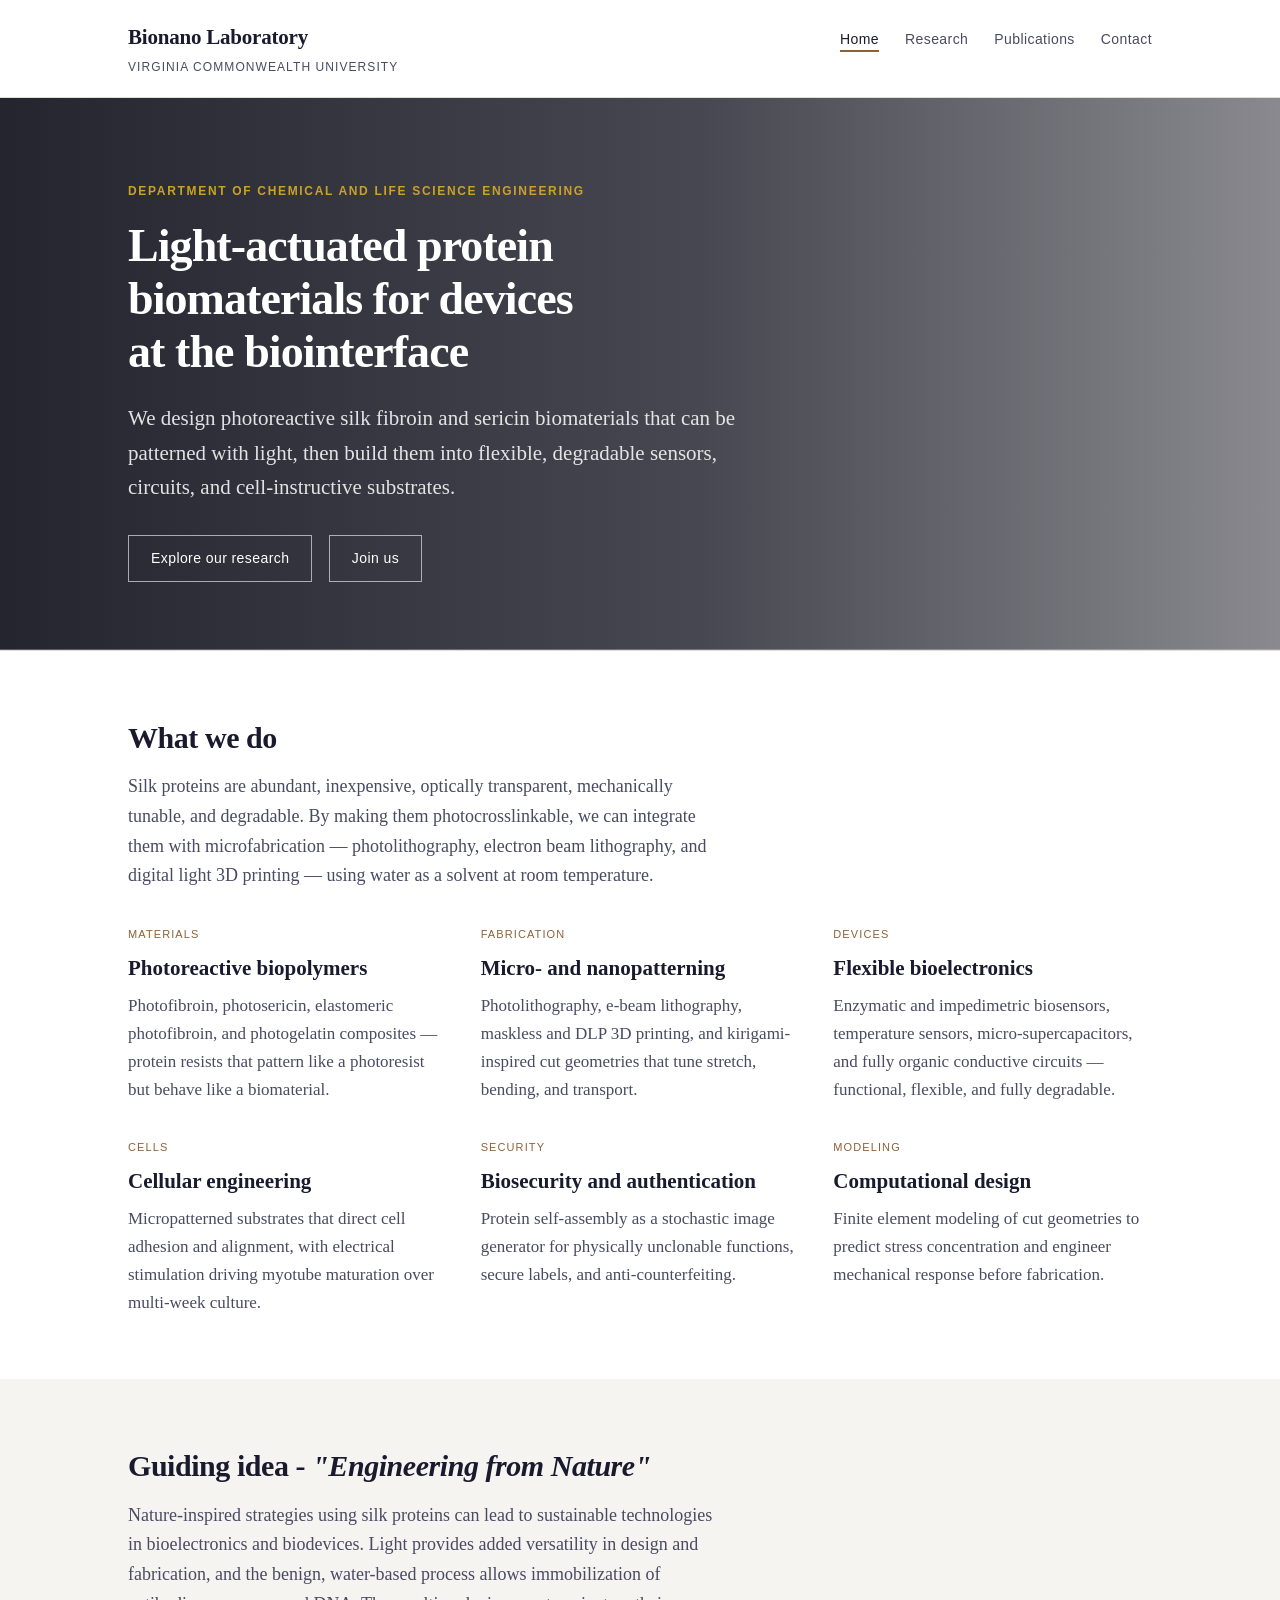
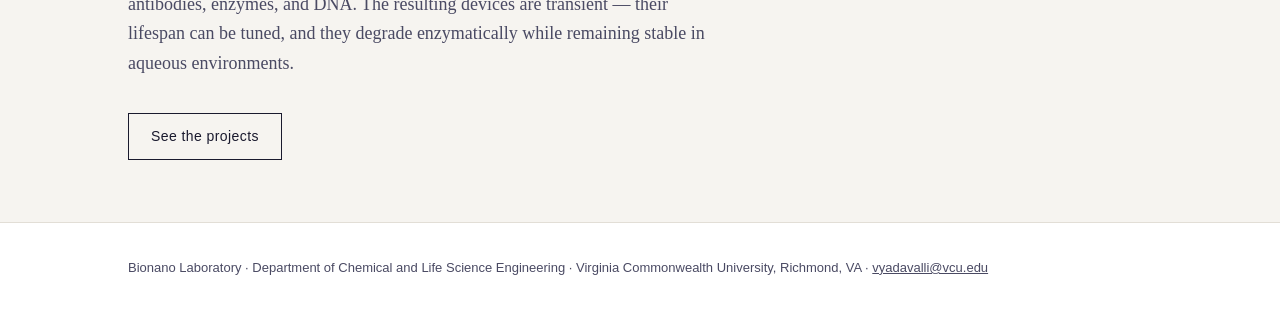
==== index.html @ d09540a4 "Add files via upload" ====
<!DOCTYPE html>
<html lang="en">
<head>
<meta charset="utf-8">
<meta name="viewport" content="width=device-width, initial-scale=1">
<title>Bionano Laboratory &mdash; Virginia Commonwealth University</title>
<meta name="description" content="The Bionano Laboratory at Virginia Commonwealth University develops light-responsive silk protein biomaterials for flexible bioelectronics, biosensors, and cellular engineering.">
<link rel="stylesheet" href="style.css">
</head>
<body>

<header class="site">
  <div class="wrap">
    <a class="brand" href="index.html">Bionano Laboratory<span>Virginia Commonwealth University</span></a>
    <nav>
      <ul>
        <li><a class="active" href="index.html">Home</a></li>
        <li><a href="research.html">Research</a></li>
        <li><a href="publications.html">Publications</a></li>
        <li><a href="contact.html">Contact</a></li>
      </ul>
    </nav>
  </div>
</header>

<div class="hero photo dark" style="--hero-image: url('images/self-assembly-nano.jpg')">
  <div class="wrap">
    <p class="kicker">Department of Chemical and Life Science Engineering</p>
    <h1>Light-actuated protein biomaterials for devices at the biointerface</h1>
    <p class="lede">We design photoreactive silk fibroin and sericin biomaterials that can be patterned with light, then build them into flexible, degradable sensors, circuits, and cell-instructive substrates.</p>
    <a class="btn" href="research.html">Explore our research</a>
    <a class="btn" href="contact.html">Join us</a>
  </div>
</div>

<section>
  <div class="wrap">
    <h2>What we do</h2>
    <p class="sub">Silk proteins are abundant, inexpensive, optically transparent, mechanically tunable, and degradable. By making them photocrosslinkable, we can integrate them with microfabrication &mdash; photolithography, electron beam lithography, and digital light 3D printing &mdash; using water as a solvent at room temperature.</p>
    <div class="grid">
      <div class="card">
<!--        <img src="images/flexible-film.jpg" alt="A thin, flexible silk protein film held with tweezers">  -->
        <span class="tag">Materials</span>
        <h3>Photoreactive biopolymers</h3>
        <p>Photofibroin, photosericin, elastomeric photofibroin, and photogelatin composites &mdash; protein resists that pattern like a photoresist but behave like a biomaterial.</p>
      </div>
      <div class="card">
<!--        <img src="images/process-schematic.jpg" alt="Schematic of spin coating, UV exposure, and development to form conductive micropatterns"> -->
        <span class="tag">Fabrication</span>
        <h3>Micro- and nanopatterning</h3>
        <p>Photolithography, e-beam lithography, maskless and DLP 3D printing, and kirigami-inspired cut geometries that tune stretch, bending, and transport.</p>
      </div>
      <div class="card">
<!--        <img src="images/skin-device.jpg" alt="A thin flexible device conforming to skin on a fingertip">	-->
        <span class="tag">Devices</span>
        <h3>Flexible bioelectronics</h3>
        <p>Enzymatic and impedimetric biosensors, temperature sensors, micro-supercapacitors, and fully organic conductive circuits &mdash; functional, flexible, and fully degradable.</p>
      </div>
      <div class="card">
<!--        <img src="images/cells-aligned.jpg" alt="Fluorescence micrograph of cells aligned along printed parallel patterns">		-->
        <span class="tag">Cells</span>
        <h3>Cellular engineering</h3>
        <p>Micropatterned substrates that direct cell adhesion and alignment, with electrical stimulation driving myotube maturation over multi-week culture.</p>
      </div>
      <div class="card">
<!--        <img src="images/security-label.jpg" alt="A printed security label showing a dendritic protein self-assembly pattern inside fiduciary markers">	-->
        <span class="tag">Security</span>
        <h3>Biosecurity and authentication</h3>
        <p>Protein self-assembly as a stochastic image generator for physically unclonable functions, secure labels, and anti-counterfeiting.</p>
      </div>
      <div class="card">
<!--        <img src="images/afm-topography.jpg" alt="Three-dimensional surface topography map of a patterned protein film">	-->
        <span class="tag">Modeling</span>
        <h3>Computational design</h3>
        <p>Finite element modeling of cut geometries to predict stress concentration and engineer mechanical response before fabrication.</p>
      </div>
    </div>
  </div>
</section>

<section class="tint">
  <div class="wrap">
    <h2>Guiding idea - <i>"Engineering from Nature" </i></h2>
    <p class="sub">Nature-inspired strategies using silk proteins can lead to sustainable technologies in bioelectronics and biodevices. Light provides added versatility in design and fabrication, and the benign, water-based process allows immobilization of antibodies, enzymes, and DNA. The resulting devices are transient &mdash; their lifespan can be tuned, and they degrade enzymatically while remaining stable in aqueous environments.</p>
    <a class="btn" href="research.html">See the projects</a>
  </div>
</section>

<footer class="site">
  <div class="wrap">
    Bionano Laboratory &middot; Department of Chemical and Life Science Engineering &middot; Virginia Commonwealth University, Richmond, VA &middot;
    <a href="mailto:vyadavalli@vcu.edu">vyadavalli@vcu.edu</a>
  </div>
</footer>

</body>
</html>
---- style.css ----
:root {
  --ink: #1a1a2e;
  --ink-soft: #4a4a63;
  --paper: #ffffff;
  --paper-tint: #f6f4f0;
  --accent: #8c6239;
  --accent-light: #c9a227;
  --rule: #e2ded6;
  --max: 1080px;
}

* { box-sizing: border-box; }

html { scroll-behavior: smooth; }

body {
  margin: 0;
  font-family: "Charter", "Georgia", "Cambria", serif;
  font-size: 18px;
  line-height: 1.65;
  color: var(--ink);
  background: var(--paper);
  -webkit-font-smoothing: antialiased;
}

.wrap {
  max-width: var(--max);
  margin: 0 auto;
  padding: 0 28px;
}

/* ---------- Header / nav ---------- */

header.site {
  border-bottom: 1px solid var(--rule);
  background: var(--paper);
  position: sticky;
  top: 0;
  z-index: 10;
}

header.site .wrap {
  display: flex;
  align-items: baseline;
  justify-content: space-between;
  flex-wrap: wrap;
  gap: 12px;
  padding-top: 20px;
  padding-bottom: 20px;
}

.brand {
  font-size: 21px;
  font-weight: 700;
  letter-spacing: -0.01em;
  color: var(--ink);
  text-decoration: none;
}

.brand span {
  display: block;
  font-family: "Helvetica Neue", Arial, sans-serif;
  font-size: 12px;
  font-weight: 500;
  letter-spacing: 0.09em;
  text-transform: uppercase;
  color: var(--ink-soft);
  margin-top: 3px;
}

nav ul {
  list-style: none;
  display: flex;
  gap: 26px;
  margin: 0;
  padding: 0;
  font-family: "Helvetica Neue", Arial, sans-serif;
  font-size: 14px;
  letter-spacing: 0.03em;
}

nav a {
  color: var(--ink-soft);
  text-decoration: none;
  padding-bottom: 3px;
  border-bottom: 2px solid transparent;
}

nav a:hover { color: var(--ink); }

nav a.active {
  color: var(--ink);
  border-bottom-color: var(--accent);
}

/* ---------- Hero ---------- */

.hero {
  padding: 84px 0 68px;
  border-bottom: 1px solid var(--rule);
}

.hero h1 {
  font-size: 46px;
  line-height: 1.15;
  letter-spacing: -0.02em;
  margin: 0 0 22px;
  max-width: 20ch;
}

.hero p.lede {
  font-size: 21px;
  color: var(--ink-soft);
  max-width: 62ch;
  margin: 0 0 30px;
}

.kicker {
  font-family: "Helvetica Neue", Arial, sans-serif;
  font-size: 12px;
  font-weight: 600;
  letter-spacing: 0.14em;
  text-transform: uppercase;
  color: var(--accent);
  margin: 0 0 18px;
}

.btn {
  display: inline-block;
  font-family: "Helvetica Neue", Arial, sans-serif;
  font-size: 14px;
  letter-spacing: 0.03em;
  padding: 11px 22px;
  border: 1px solid var(--ink);
  color: var(--ink);
  text-decoration: none;
  margin-right: 12px;
}

.btn:hover { background: var(--ink); color: var(--paper); }

/* ---------- Sections ---------- */

section { padding: 62px 0; }

section.tint { background: var(--paper-tint); }

h2 {
  font-size: 30px;
  letter-spacing: -0.015em;
  margin: 0 0 10px;
}

h3 {
  font-size: 21px;
  margin: 0 0 8px;
}

.sub {
  color: var(--ink-soft);
  max-width: 66ch;
  margin: 0 0 34px;
}

.grid {
  display: grid;
  grid-template-columns: repeat(auto-fit, minmax(280px, 1fr));
  gap: 34px;
}

.card h3 { margin-bottom: 6px; }

.card p {
  color: var(--ink-soft);
  font-size: 17px;
  margin: 0;
}

.card .tag {
  font-family: "Helvetica Neue", Arial, sans-serif;
  font-size: 11px;
  letter-spacing: 0.1em;
  text-transform: uppercase;
  color: var(--accent);
  display: block;
  margin-bottom: 8px;
}

/* ---------- Research detail ---------- */

.topic {
  padding: 34px 0;
  border-bottom: 1px solid var(--rule);
  display: flow-root; /* contains floated figures so they can't spill into the next topic */
}

.topic:last-child { border-bottom: none; }

.topic p { color: var(--ink-soft); max-width: 72ch; }

.refs {
  font-family: "Helvetica Neue", Arial, sans-serif;
  font-size: 13px;
  color: var(--accent);
  margin-top: 10px;
}

/* ---------- Patents list (hero) ---------- */

ul.patents {
  list-style: none;
  padding: 0;
  margin: 0;
  max-width: 74ch;
}

ul.patents li {
  font-size: 17px;
  color: var(--ink-soft);
  padding: 9px 0;
  border-bottom: 1px solid var(--rule);
}

ul.patents li:last-child { border-bottom: none; }

ul.patents a {
  color: var(--accent);
  font-variant-numeric: tabular-nums;
}

/* ---------- Publications ---------- */

.year-head {
  font-family: "Helvetica Neue", Arial, sans-serif;
  font-size: 13px;
  font-weight: 700;
  letter-spacing: 0.12em;
  color: var(--accent);
  border-bottom: 1px solid var(--rule);
  padding-bottom: 7px;
  margin: 42px 0 4px;
}

ol.pubs {
  list-style: none;
  padding: 0;
  margin: 0;
}

ol.pubs li {
  padding: 15px 0;
  border-bottom: 1px solid var(--rule);
  font-size: 17px;
}

ol.pubs li em { color: var(--ink-soft); }

.note {
  background: var(--paper-tint);
  border-left: 3px solid var(--accent-light);
  padding: 16px 20px;
  font-size: 16px;
  color: var(--ink-soft);
  margin: 0 0 30px;
}

/* ---------- Contact ---------- */

.contact-grid {
  display: grid;
  grid-template-columns: repeat(auto-fit, minmax(260px, 1fr));
  gap: 40px;
}

.contact-grid a { color: var(--accent); }

address {
  font-style: normal;
  color: var(--ink-soft);
}

/* ---------- Images ---------- */

/* Base: every image scales down, never overflows its container. */
img {
  max-width: 100%;
  height: auto;
  display: block;
}

/* A figure with an optional caption. Use for single images in a text flow.
   max-width controls how big images render — lower it if they still feel too large. */
figure {
  margin: 30px 0;
  max-width: 580px;
}

figure img {
  width: 100%;
  border: 1px solid var(--rule);
}

figcaption {
  font-family: "Helvetica Neue", Arial, sans-serif;
  font-size: 13px;
  line-height: 1.5;
  color: var(--ink-soft);
  margin-top: 9px;
  max-width: 62ch;
}

/* Float a figure beside text on wide screens. */
figure.side {
  float: right;
  width: 44%;
  margin: 6px 0 22px 34px;
}

@media (max-width: 720px) {
  figure.side { float: none; width: 100%; margin: 24px 0; }
}

/* A row of images that reflows on narrow screens.
   The 230px minimum sets how wide each tile gets before the row rewraps —
   raise it for fewer, bigger tiles; lower it for more, smaller ones. */
.gallery {
  display: grid;
  grid-template-columns: repeat(auto-fit, minmax(230px, 1fr));
  gap: 22px;
  margin: 30px 0;
}

.gallery figure { margin: 0; max-width: none; }

/* Square-cropped thumbnails, useful when source images vary in shape. */
.gallery.square img {
  aspect-ratio: 1 / 1;
  object-fit: cover;
}

/* Image at the top of a card on the home page. */
.card img {
  width: 100%;
  aspect-ratio: 4 / 3;
  object-fit: cover;
  border: 1px solid var(--rule);
  margin-bottom: 14px;
}

/* ---------- Hero with background image ---------- */

/* Add class "photo" to .hero and set --hero-image inline on the element.
   The gradient keeps text legible over any photograph. */
.hero.photo {
  position: relative;
  background-image:
    linear-gradient(to right, rgba(255,255,255,0.96) 0%, rgba(255,255,255,0.88) 45%, rgba(255,255,255,0.55) 100%),
    var(--hero-image);
  background-size: cover;
  background-position: center;
}

/* Dark variant: white text over a darkened photograph. */
.hero.photo.dark {
  background-image:
    linear-gradient(to right, rgba(20,20,32,0.93) 0%, rgba(20,20,32,0.78) 55%, rgba(20,20,32,0.5) 100%),
    var(--hero-image);
  color: var(--paper);
}

.hero.photo.dark h1 { color: var(--paper); }
.hero.photo.dark p.lede { color: rgba(255,255,255,0.86); }
.hero.photo.dark .kicker { color: var(--accent-light); }

.hero.photo.dark .btn {
  border-color: rgba(255,255,255,0.6);
  color: var(--paper);
}

.hero.photo.dark .btn:hover {
  background: var(--paper);
  color: var(--ink);
}

/* Subtle repeating texture for tinted sections. */
.tint.texture {
  background-image:
    linear-gradient(rgba(246,244,240,0.94), rgba(246,244,240,0.94)),
    var(--texture-image);
  background-size: auto, 420px;
}

/* ---------- Footer ---------- */

footer.site {
  border-top: 1px solid var(--rule);
  padding: 34px 0;
  font-family: "Helvetica Neue", Arial, sans-serif;
  font-size: 13px;
  color: var(--ink-soft);
}

footer.site a { color: var(--ink-soft); }

@media (max-width: 640px) {
  body { font-size: 17px; }
  .hero { padding: 54px 0 44px; }
  .hero h1 { font-size: 33px; }
  .hero p.lede { font-size: 19px; }
  h2 { font-size: 25px; }
  nav ul { gap: 18px; }
}
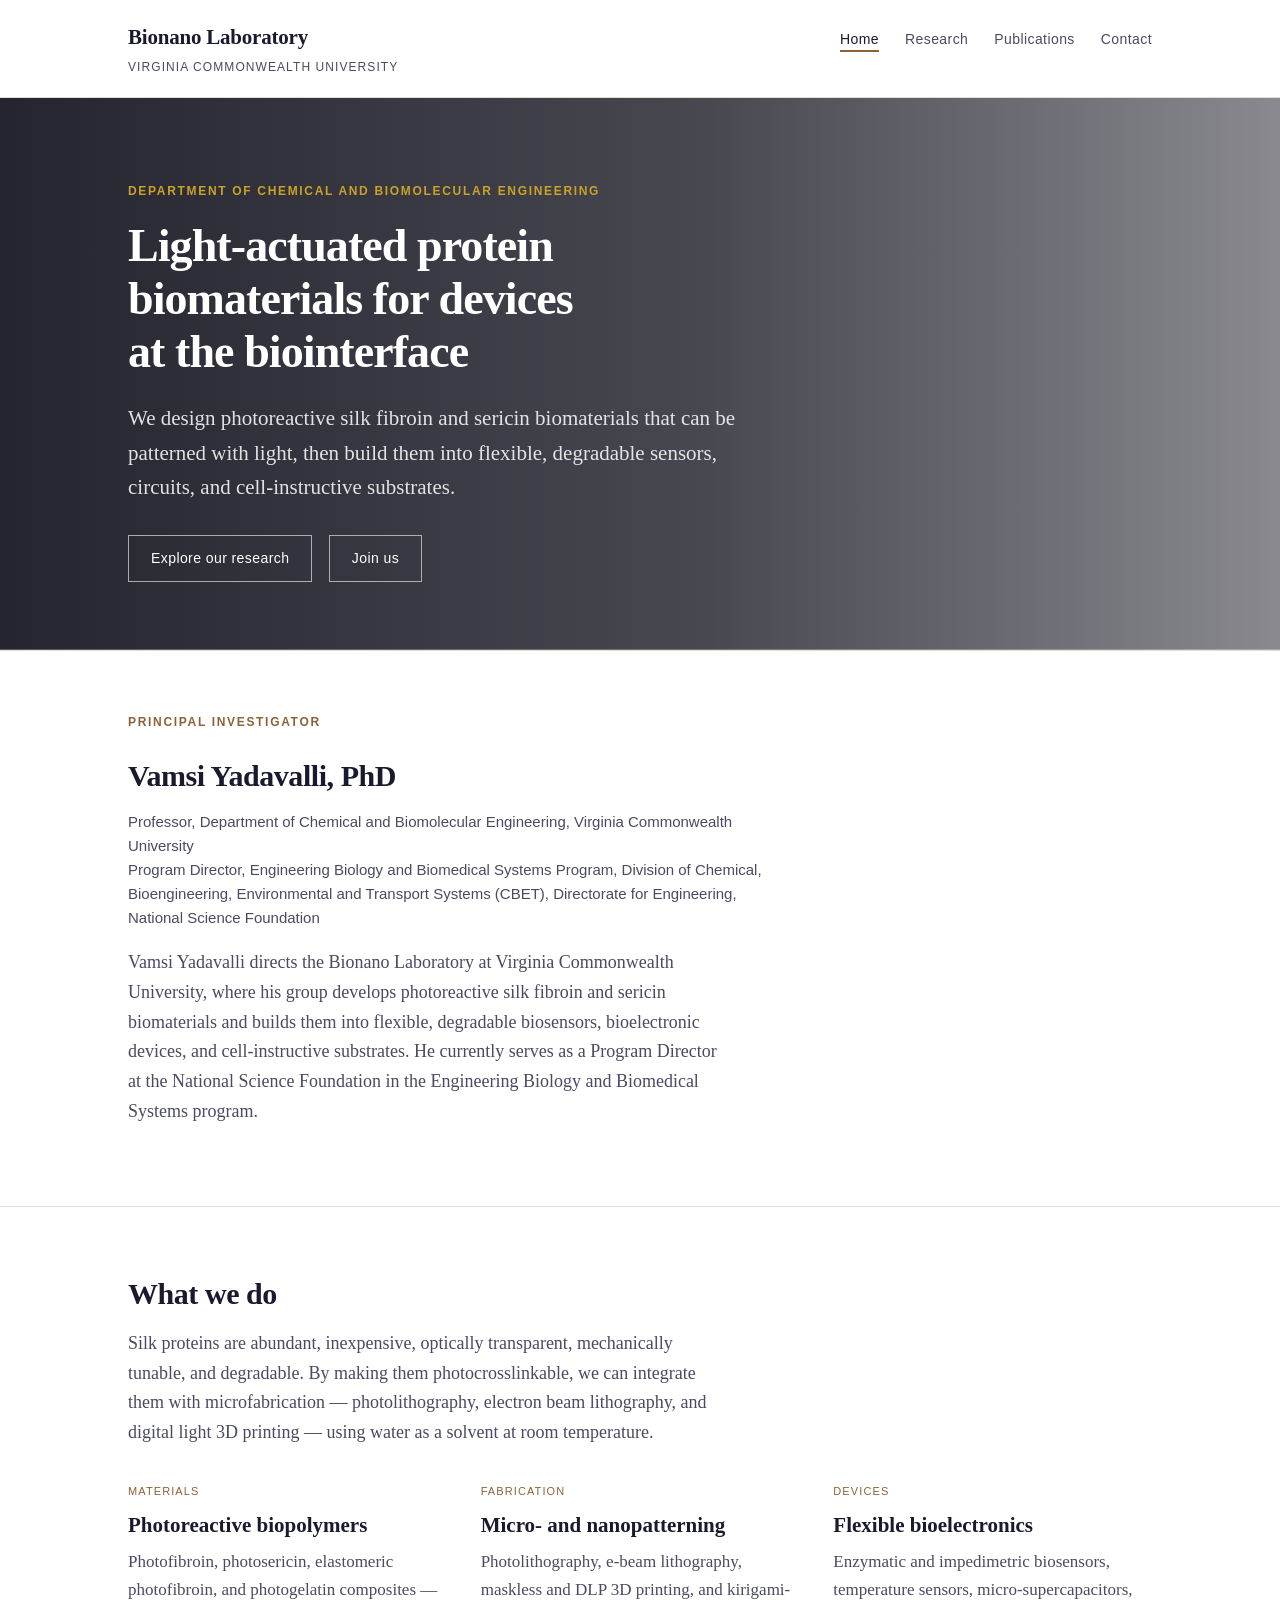
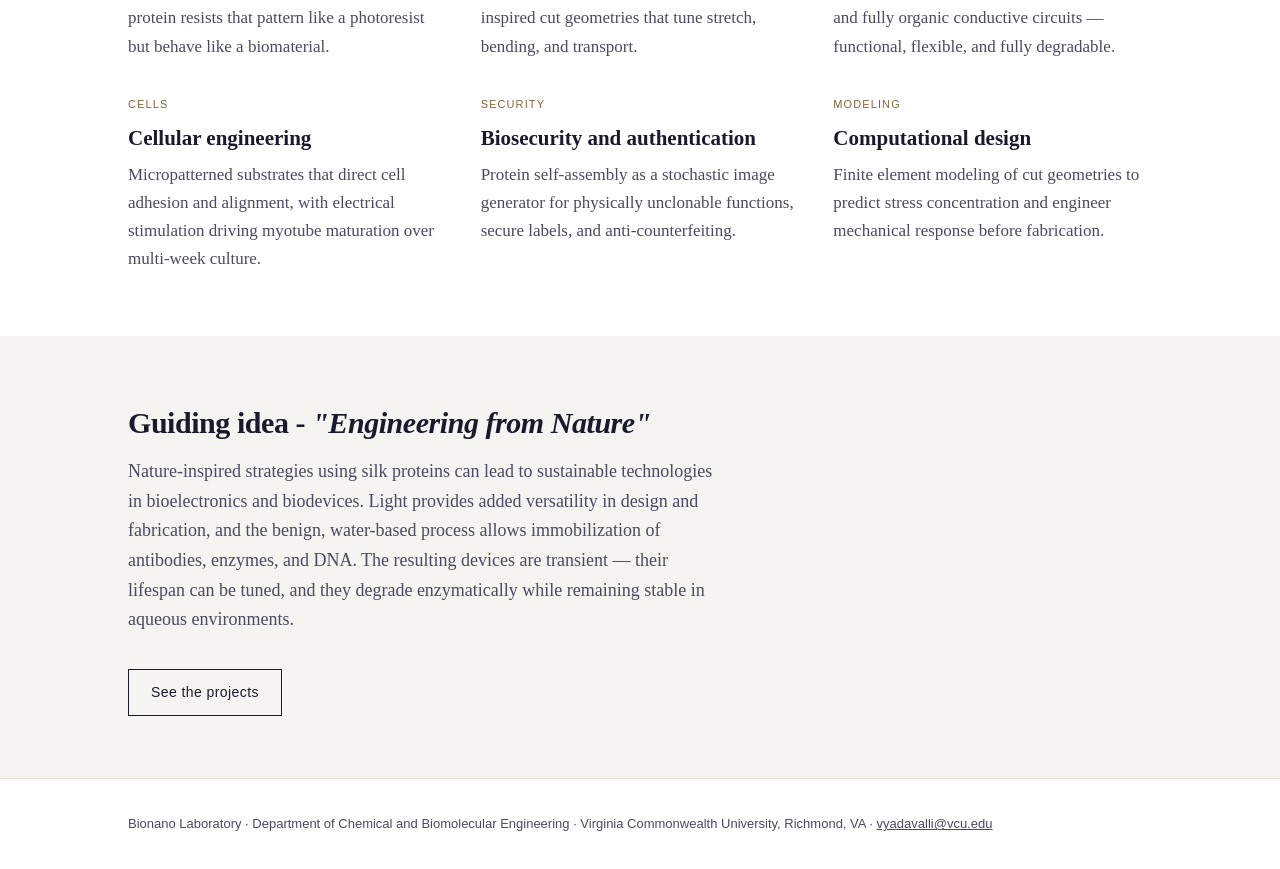
==== commit 52379751: "Add PI section, name-focused title, structured data; fix department name Co-Authored-By: Claude Opus" ====
--- a/index.html
+++ b/index.html
@@ -3,9 +3,36 @@
 <head>
 <meta charset="utf-8">
 <meta name="viewport" content="width=device-width, initial-scale=1">
-<title>Bionano Laboratory &mdash; Virginia Commonwealth University</title>
-<meta name="description" content="The Bionano Laboratory at Virginia Commonwealth University develops light-responsive silk protein biomaterials for flexible bioelectronics, biosensors, and cellular engineering.">
+<title>Vamsi Yadavalli, PhD | Bionano Laboratory, Virginia Commonwealth University</title>
+<meta name="description" content="Vamsi Yadavalli is a Professor of Chemical and Biomolecular Engineering at Virginia Commonwealth University and a Program Director at the National Science Foundation. His Bionano Laboratory develops light-responsive silk protein biomaterials for flexible bioelectronics, biosensors, and cellular engineering.">
 <link rel="stylesheet" href="style.css">
+<script type="application/ld+json">
+{
+  "@context": "https://schema.org",
+  "@type": "Person",
+  "@id": "https://vkyadavalli.github.io/VCUBioNanoLab/#person",
+  "name": "Vamsi Yadavalli",
+  "alternateName": ["Vamsi K. Yadavalli", "V. K. Yadavalli"],
+  "honorificSuffix": "PhD",
+  "url": "https://vkyadavalli.github.io/VCUBioNanoLab/",
+  "email": "mailto:vyadavalli@vcu.edu",
+  "jobTitle": ["Professor", "Program Director"],
+  "worksFor": [
+    {
+      "@type": "CollegeOrUniversity",
+      "name": "Virginia Commonwealth University",
+      "department": { "@type": "Organization", "name": "Department of Chemical and Biomolecular Engineering" }
+    },
+    {
+      "@type": "GovernmentOrganization",
+      "name": "National Science Foundation",
+      "url": "https://www.nsf.gov",
+      "department": { "@type": "Organization", "name": "Engineering Biology and Biomedical Systems Program, CBET Division, Directorate for Engineering" }
+    }
+  ],
+  "knowsAbout": ["silk fibroin", "sericin", "protein biomaterials", "flexible bioelectronics", "biosensors", "microfabrication", "cellular engineering"]
+}
+</script>
 </head>
 <body>
 
@@ -25,13 +52,34 @@
 
 <div class="hero photo dark" style="--hero-image: url('images/self-assembly-nano.jpg')">
   <div class="wrap">
-    <p class="kicker">Department of Chemical and Life Science Engineering</p>
+    <p class="kicker">Department of Chemical and Biomolecular Engineering</p>
     <h1>Light-actuated protein biomaterials for devices at the biointerface</h1>
     <p class="lede">We design photoreactive silk fibroin and sericin biomaterials that can be patterned with light, then build them into flexible, degradable sensors, circuits, and cell-instructive substrates.</p>
     <a class="btn" href="research.html">Explore our research</a>
     <a class="btn" href="contact.html">Join us</a>
   </div>
 </div>
+
+<section class="pi" id="pi">
+  <div class="wrap">
+    <p class="kicker">Principal Investigator</p>
+    <h2>Vamsi Yadavalli, PhD</h2>
+    <p class="pi-titles">
+      Professor, Department of Chemical and Biomolecular Engineering, Virginia Commonwealth University<br>
+      Program Director, Engineering Biology and Biomedical Systems Program, Division of Chemical, Bioengineering, Environmental and Transport Systems (CBET), Directorate for Engineering, National Science Foundation
+    </p>
+    <p class="sub">Vamsi Yadavalli directs the Bionano Laboratory at Virginia Commonwealth University, where his group develops photoreactive silk fibroin and sericin biomaterials and builds them into flexible, degradable biosensors, bioelectronic devices, and cell-instructive substrates. He currently serves as a Program Director at the National Science Foundation in the Engineering Biology and Biomedical Systems program.</p>
+    <!-- Profile links: uncomment and fill in, then add the same URLs to a "sameAs" list in the JSON-LD block in <head>.
+    <p class="pi-links">
+      <a href="VCU-FACULTY-PAGE-URL">VCU profile</a> &middot;
+      <a href="NSF-STAFF-PAGE-URL">NSF</a> &middot;
+      <a href="https://www.linkedin.com/in/YOUR-ID/">LinkedIn</a> &middot;
+      <a href="https://scholar.google.com/citations?user=SCHOLAR-ID">Google Scholar</a> &middot;
+      <a href="https://orcid.org/ORCID-ID">ORCID</a>
+    </p>
+    -->
+  </div>
+</section>
 
 <section>
   <div class="wrap">
@@ -88,7 +136,7 @@
 
 <footer class="site">
   <div class="wrap">
-    Bionano Laboratory &middot; Department of Chemical and Life Science Engineering &middot; Virginia Commonwealth University, Richmond, VA &middot;
+    Bionano Laboratory &middot; Department of Chemical and Biomolecular Engineering &middot; Virginia Commonwealth University, Richmond, VA &middot;
     <a href="mailto:vyadavalli@vcu.edu">vyadavalli@vcu.edu</a>
   </div>
 </footer>
--- a/style.css
+++ b/style.css
@@ -186,6 +186,29 @@
   margin-bottom: 8px;
 }
 
+/* ---------- Principal investigator ---------- */
+
+section.pi { border-bottom: 1px solid var(--rule); }
+
+.pi-titles {
+  font-family: "Helvetica Neue", Arial, sans-serif;
+  font-size: 15px;
+  line-height: 1.6;
+  color: var(--ink-soft);
+  max-width: 80ch;
+  margin: 0 0 18px;
+}
+
+.pi .sub { margin-bottom: 18px; }
+
+.pi-links {
+  font-family: "Helvetica Neue", Arial, sans-serif;
+  font-size: 14px;
+  margin: 0;
+}
+
+.pi-links a { color: var(--accent); }
+
 /* ---------- Research detail ---------- */
 
 .topic {
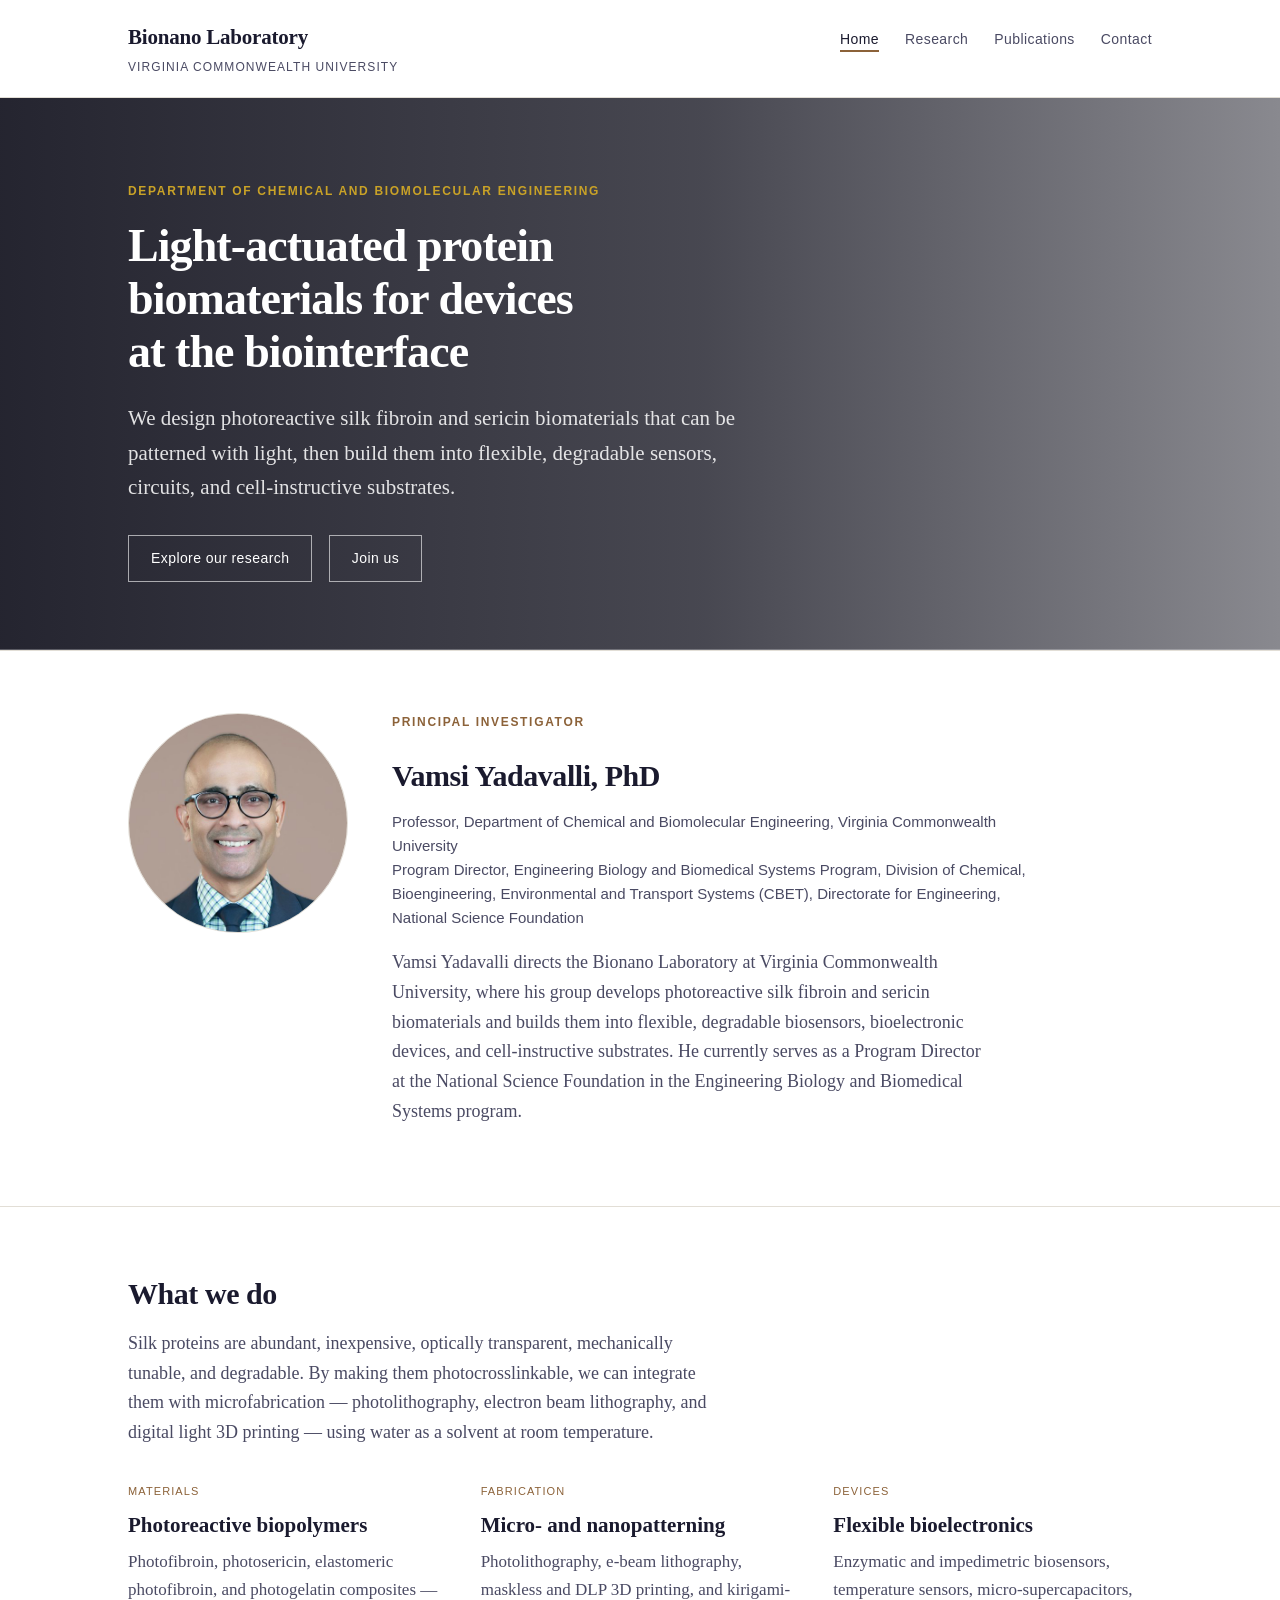
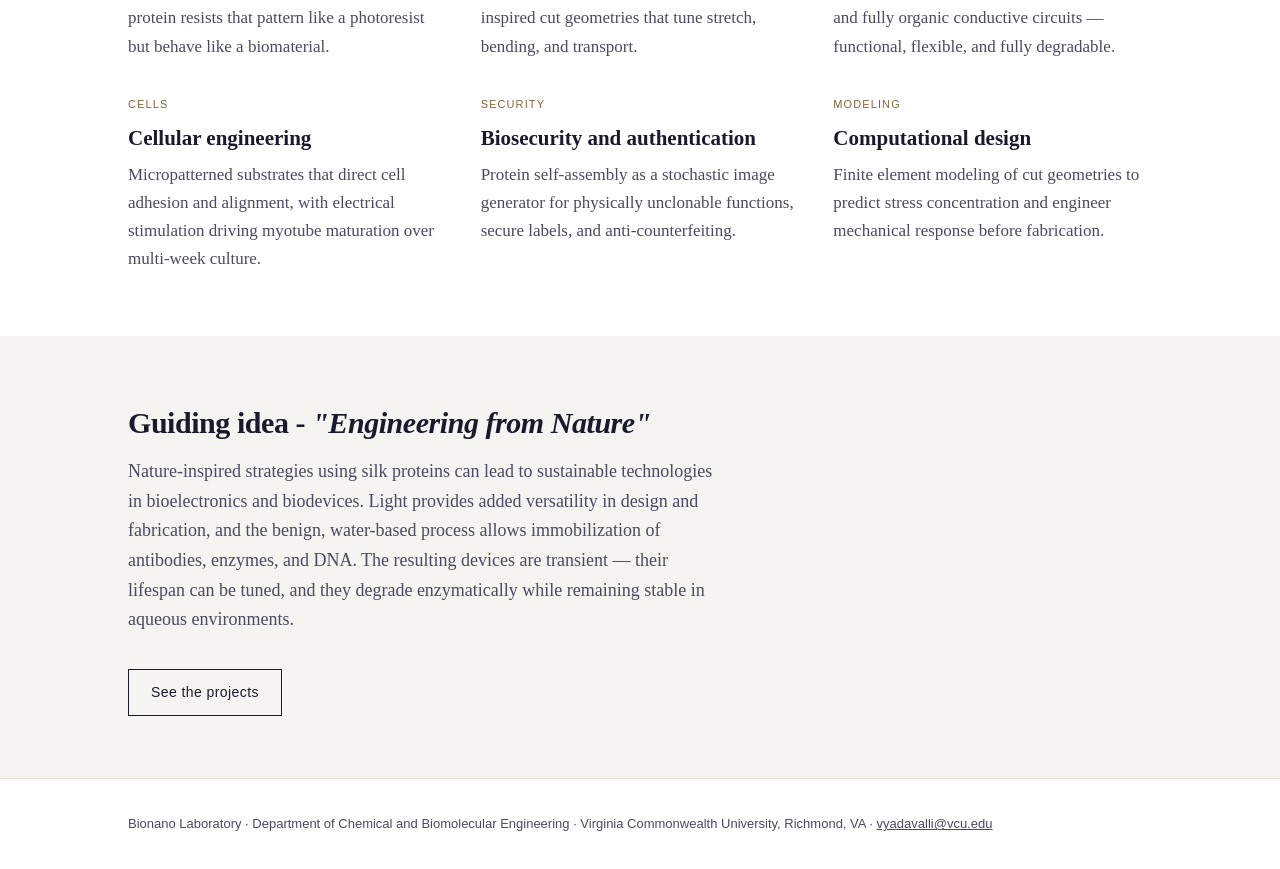
==== commit ba52c36e: "Add PI headshot Co-Authored-By: Claude Opus 5.5 <noreply@anthropic.com> Claude-Session: https://clau" ====
--- a/index.html
+++ b/index.html
@@ -15,6 +15,7 @@
   "alternateName": ["Vamsi K. Yadavalli", "V. K. Yadavalli"],
   "honorificSuffix": "PhD",
   "url": "https://vkyadavalli.github.io/VCUBioNanoLab/",
+  "image": "https://vkyadavalli.github.io/VCUBioNanoLab/images/yadavalli.jpg",
   "email": "mailto:vyadavalli@vcu.edu",
   "jobTitle": ["Professor", "Program Director"],
   "worksFor": [
@@ -61,7 +62,9 @@
 </div>
 
 <section class="pi" id="pi">
-  <div class="wrap">
+  <div class="wrap pi-grid">
+    <img class="pi-photo" src="images/yadavalli.jpg" alt="Vamsi Yadavalli" width="240" height="240">
+    <div>
     <p class="kicker">Principal Investigator</p>
     <h2>Vamsi Yadavalli, PhD</h2>
     <p class="pi-titles">
@@ -78,6 +81,7 @@
       <a href="https://orcid.org/ORCID-ID">ORCID</a>
     </p>
     -->
+    </div>
   </div>
 </section>
 
--- a/style.css
+++ b/style.css
@@ -190,6 +190,26 @@
 
 section.pi { border-bottom: 1px solid var(--rule); }
 
+.pi-grid {
+  display: grid;
+  grid-template-columns: 220px 1fr;
+  gap: 44px;
+  align-items: start;
+}
+
+.pi-photo {
+  width: 220px;
+  height: 220px;
+  object-fit: cover;
+  border-radius: 50%;
+  border: 1px solid var(--rule);
+}
+
+@media (max-width: 720px) {
+  .pi-grid { grid-template-columns: 1fr; gap: 24px; }
+  .pi-photo { width: 160px; height: 160px; }
+}
+
 .pi-titles {
   font-family: "Helvetica Neue", Arial, sans-serif;
   font-size: 15px;
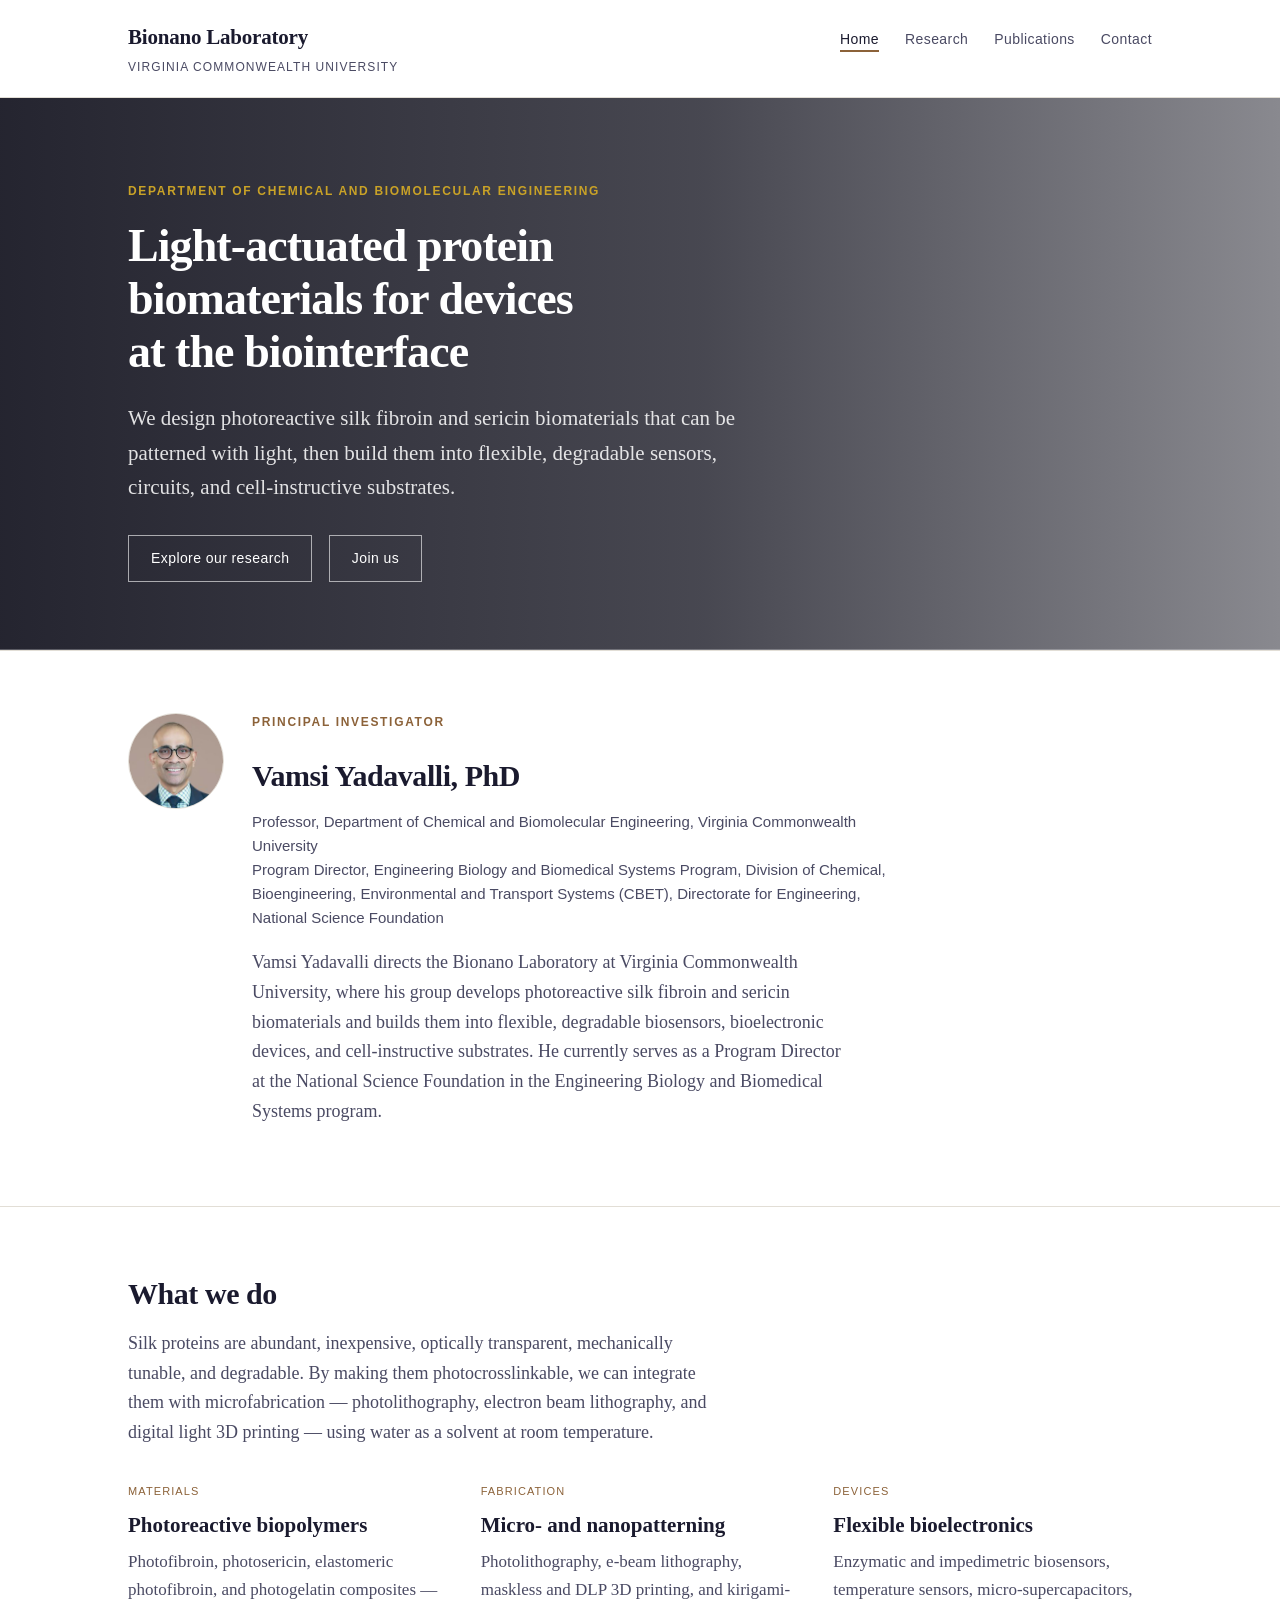
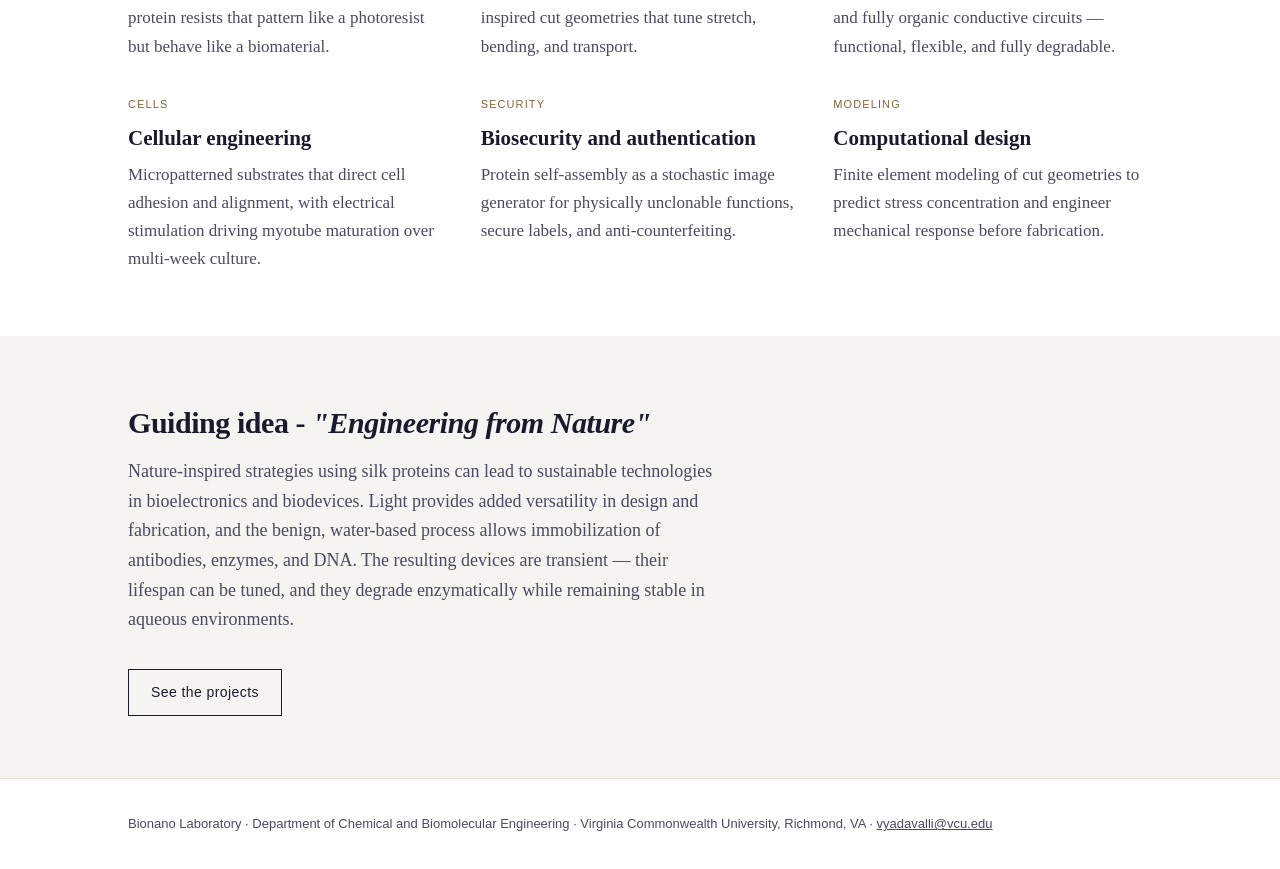
==== commit b1669714: "Shrink PI headshot to 1 inch Co-Authored-By: Claude Opus 5.5 <noreply@anthropic.com> Claude-Session:" ====
--- a/index.html
+++ b/index.html
@@ -63,7 +63,7 @@
 
 <section class="pi" id="pi">
   <div class="wrap pi-grid">
-    <img class="pi-photo" src="images/yadavalli.jpg" alt="Vamsi Yadavalli" width="240" height="240">
+    <img class="pi-photo" src="images/yadavalli.jpg" alt="Vamsi Yadavalli" width="96" height="96">
     <div>
     <p class="kicker">Principal Investigator</p>
     <h2>Vamsi Yadavalli, PhD</h2>
--- a/style.css
+++ b/style.css
@@ -192,22 +192,21 @@
 
 .pi-grid {
   display: grid;
-  grid-template-columns: 220px 1fr;
-  gap: 44px;
+  grid-template-columns: 96px 1fr;
+  gap: 28px;
   align-items: start;
 }
 
 .pi-photo {
-  width: 220px;
-  height: 220px;
+  width: 96px;
+  height: 96px;
   object-fit: cover;
   border-radius: 50%;
   border: 1px solid var(--rule);
 }
 
 @media (max-width: 720px) {
-  .pi-grid { grid-template-columns: 1fr; gap: 24px; }
-  .pi-photo { width: 160px; height: 160px; }
+  .pi-grid { grid-template-columns: 1fr; gap: 16px; }
 }
 
 .pi-titles {
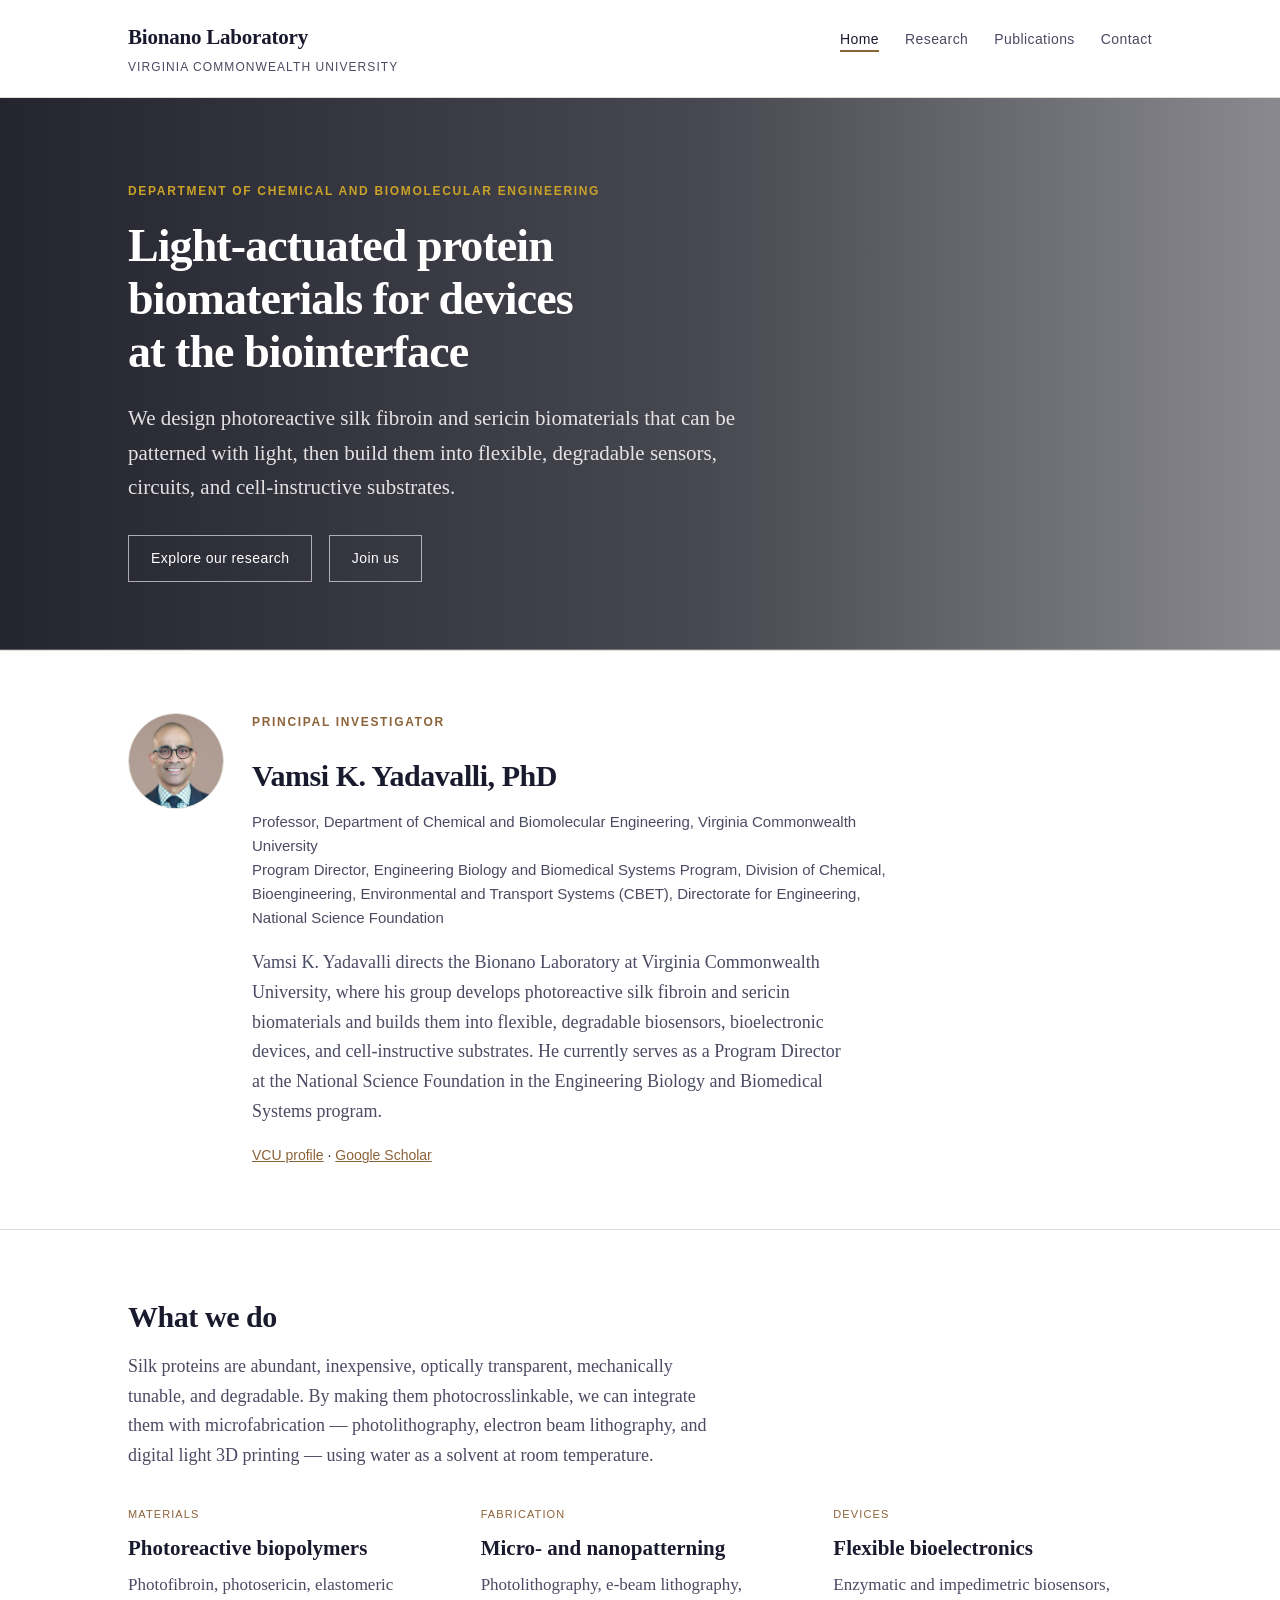
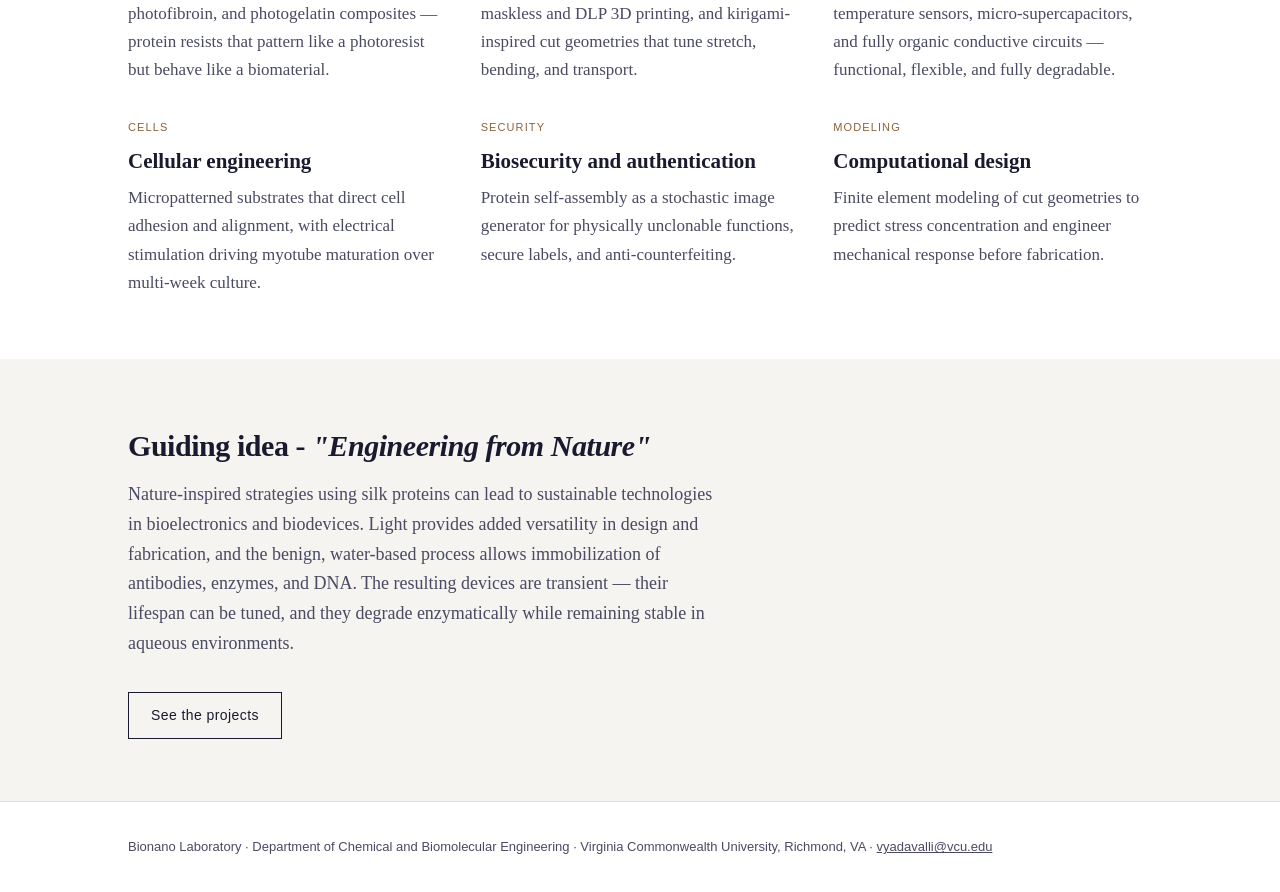
==== commit 89b037d3: "Use Vamsi K. Yadavalli; add VCU and Google Scholar profile links Co-Authored-By: Claude Opus 5.5 <no" ====
--- a/index.html
+++ b/index.html
@@ -3,16 +3,16 @@
 <head>
 <meta charset="utf-8">
 <meta name="viewport" content="width=device-width, initial-scale=1">
-<title>Vamsi Yadavalli, PhD | Bionano Laboratory, Virginia Commonwealth University</title>
-<meta name="description" content="Vamsi Yadavalli is a Professor of Chemical and Biomolecular Engineering at Virginia Commonwealth University and a Program Director at the National Science Foundation. His Bionano Laboratory develops light-responsive silk protein biomaterials for flexible bioelectronics, biosensors, and cellular engineering.">
+<title>Vamsi K. Yadavalli, PhD | Bionano Laboratory, Virginia Commonwealth University</title>
+<meta name="description" content="Vamsi K. Yadavalli is a Professor of Chemical and Biomolecular Engineering at Virginia Commonwealth University and a Program Director at the National Science Foundation. His Bionano Laboratory develops light-responsive silk protein biomaterials for flexible bioelectronics, biosensors, and cellular engineering.">
 <link rel="stylesheet" href="style.css">
 <script type="application/ld+json">
 {
   "@context": "https://schema.org",
   "@type": "Person",
   "@id": "https://vkyadavalli.github.io/VCUBioNanoLab/#person",
-  "name": "Vamsi Yadavalli",
-  "alternateName": ["Vamsi K. Yadavalli", "V. K. Yadavalli"],
+  "name": "Vamsi K. Yadavalli",
+  "alternateName": ["Vamsi Yadavalli", "V. K. Yadavalli"],
   "honorificSuffix": "PhD",
   "url": "https://vkyadavalli.github.io/VCUBioNanoLab/",
   "image": "https://vkyadavalli.github.io/VCUBioNanoLab/images/yadavalli.jpg",
@@ -31,7 +31,11 @@
       "department": { "@type": "Organization", "name": "Engineering Biology and Biomedical Systems Program, CBET Division, Directorate for Engineering" }
     }
   ],
-  "knowsAbout": ["silk fibroin", "sericin", "protein biomaterials", "flexible bioelectronics", "biosensors", "microfabrication", "cellular engineering"]
+  "knowsAbout": ["silk fibroin", "sericin", "protein biomaterials", "flexible bioelectronics", "biosensors", "microfabrication", "cellular engineering"],
+  "sameAs": [
+    "https://egr.vcu.edu/directory/vamsi.yadavalli/",
+    "https://scholar.google.com/citations?user=qCL5jeMAAAAJ"
+  ]
 }
 </script>
 </head>
@@ -63,24 +67,19 @@
 
 <section class="pi" id="pi">
   <div class="wrap pi-grid">
-    <img class="pi-photo" src="images/yadavalli.jpg" alt="Vamsi Yadavalli" width="96" height="96">
+    <img class="pi-photo" src="images/yadavalli.jpg" alt="Vamsi K. Yadavalli" width="96" height="96">
     <div>
     <p class="kicker">Principal Investigator</p>
-    <h2>Vamsi Yadavalli, PhD</h2>
+    <h2>Vamsi K. Yadavalli, PhD</h2>
     <p class="pi-titles">
       Professor, Department of Chemical and Biomolecular Engineering, Virginia Commonwealth University<br>
       Program Director, Engineering Biology and Biomedical Systems Program, Division of Chemical, Bioengineering, Environmental and Transport Systems (CBET), Directorate for Engineering, National Science Foundation
     </p>
-    <p class="sub">Vamsi Yadavalli directs the Bionano Laboratory at Virginia Commonwealth University, where his group develops photoreactive silk fibroin and sericin biomaterials and builds them into flexible, degradable biosensors, bioelectronic devices, and cell-instructive substrates. He currently serves as a Program Director at the National Science Foundation in the Engineering Biology and Biomedical Systems program.</p>
-    <!-- Profile links: uncomment and fill in, then add the same URLs to a "sameAs" list in the JSON-LD block in <head>.
+    <p class="sub">Vamsi K. Yadavalli directs the Bionano Laboratory at Virginia Commonwealth University, where his group develops photoreactive silk fibroin and sericin biomaterials and builds them into flexible, degradable biosensors, bioelectronic devices, and cell-instructive substrates. He currently serves as a Program Director at the National Science Foundation in the Engineering Biology and Biomedical Systems program.</p>
     <p class="pi-links">
-      <a href="VCU-FACULTY-PAGE-URL">VCU profile</a> &middot;
-      <a href="NSF-STAFF-PAGE-URL">NSF</a> &middot;
-      <a href="https://www.linkedin.com/in/YOUR-ID/">LinkedIn</a> &middot;
-      <a href="https://scholar.google.com/citations?user=SCHOLAR-ID">Google Scholar</a> &middot;
-      <a href="https://orcid.org/ORCID-ID">ORCID</a>
+      <a href="https://egr.vcu.edu/directory/vamsi.yadavalli/">VCU profile</a> &middot;
+      <a href="https://scholar.google.com/citations?user=qCL5jeMAAAAJ&amp;hl=en">Google Scholar</a>
     </p>
-    -->
     </div>
   </div>
 </section>
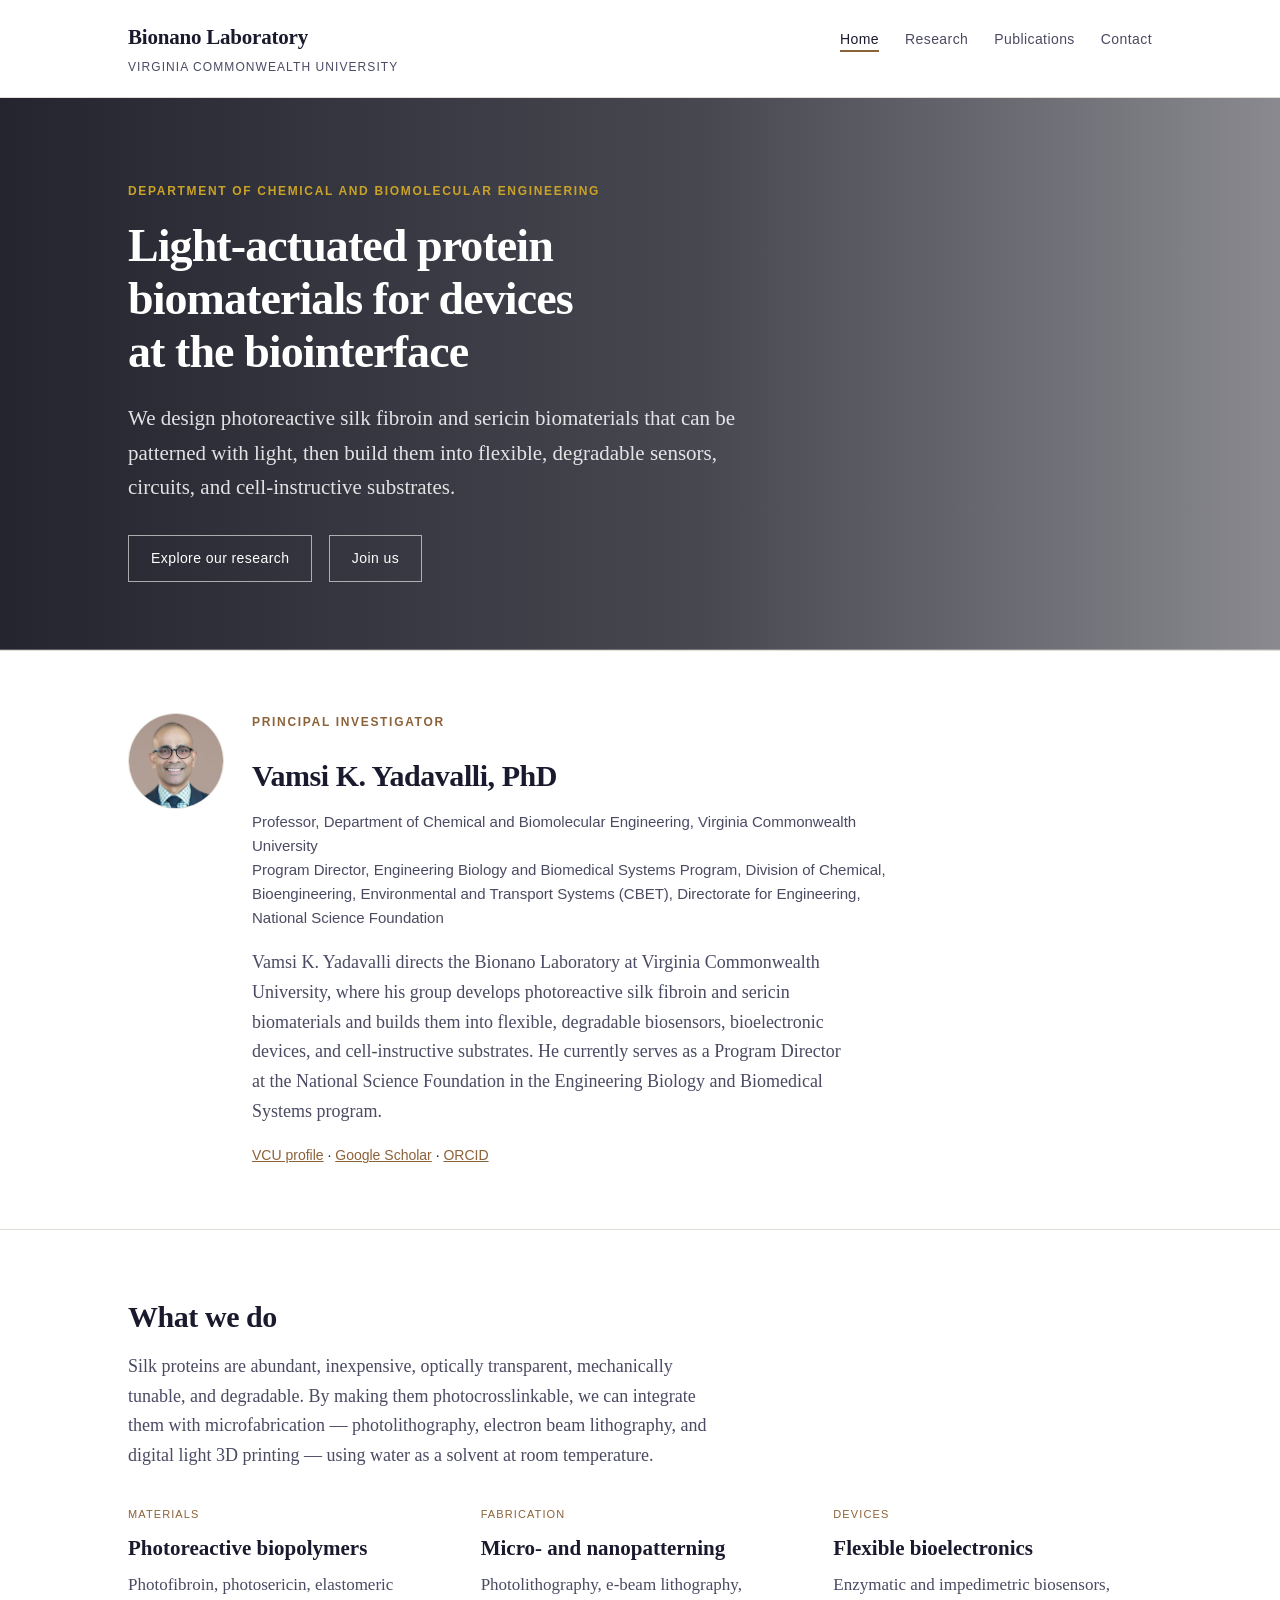
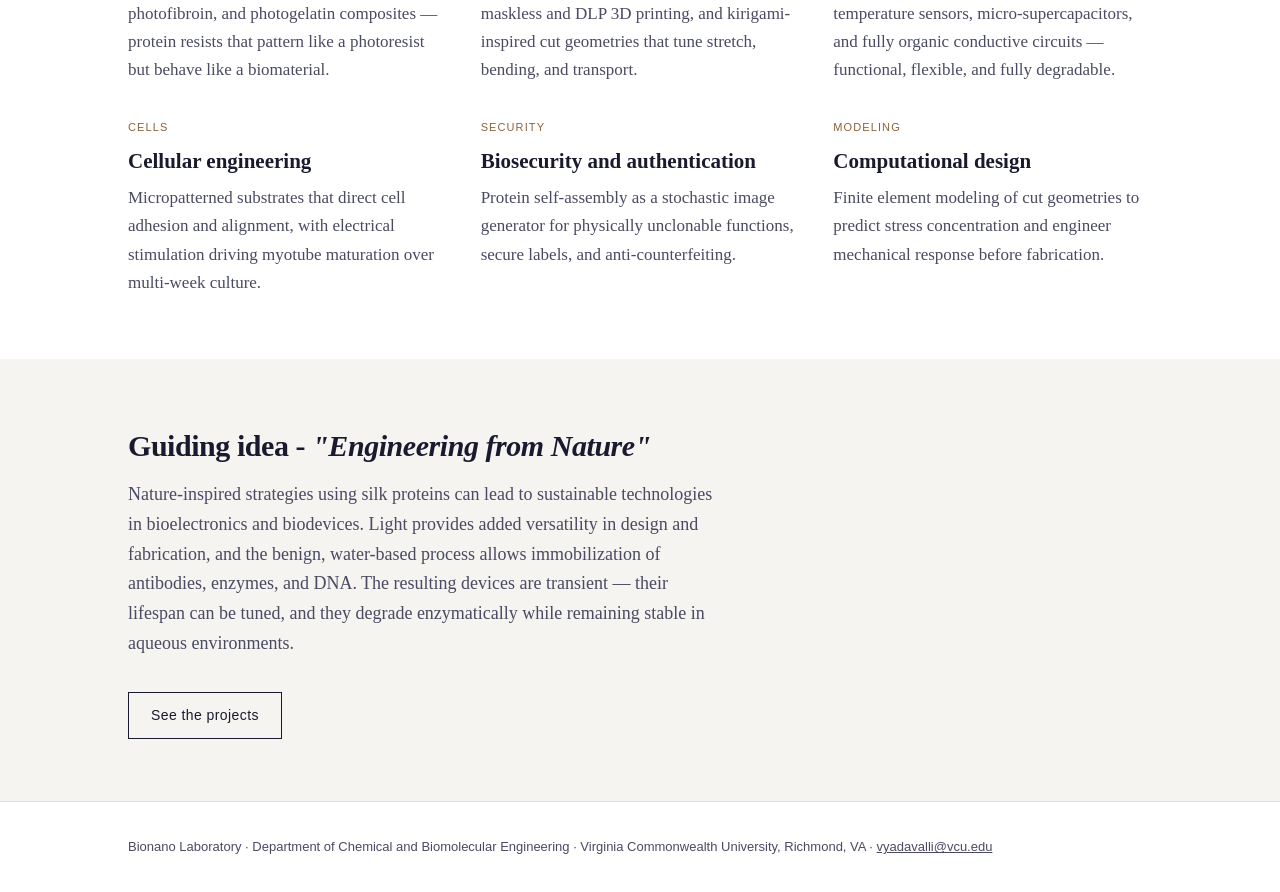
==== commit 43350da0: "Add ORCID profile link Co-Authored-By: Claude Opus 5.5 <noreply@anthropic.com> Claude-Session: https" ====
--- a/index.html
+++ b/index.html
@@ -34,7 +34,8 @@
   "knowsAbout": ["silk fibroin", "sericin", "protein biomaterials", "flexible bioelectronics", "biosensors", "microfabrication", "cellular engineering"],
   "sameAs": [
     "https://egr.vcu.edu/directory/vamsi.yadavalli/",
-    "https://scholar.google.com/citations?user=qCL5jeMAAAAJ"
+    "https://scholar.google.com/citations?user=qCL5jeMAAAAJ",
+    "https://orcid.org/0000-0002-8879-1948"
   ]
 }
 </script>
@@ -78,7 +79,8 @@
     <p class="sub">Vamsi K. Yadavalli directs the Bionano Laboratory at Virginia Commonwealth University, where his group develops photoreactive silk fibroin and sericin biomaterials and builds them into flexible, degradable biosensors, bioelectronic devices, and cell-instructive substrates. He currently serves as a Program Director at the National Science Foundation in the Engineering Biology and Biomedical Systems program.</p>
     <p class="pi-links">
       <a href="https://egr.vcu.edu/directory/vamsi.yadavalli/">VCU profile</a> &middot;
-      <a href="https://scholar.google.com/citations?user=qCL5jeMAAAAJ&amp;hl=en">Google Scholar</a>
+      <a href="https://scholar.google.com/citations?user=qCL5jeMAAAAJ&amp;hl=en">Google Scholar</a> &middot;
+      <a href="https://orcid.org/0000-0002-8879-1948">ORCID</a>
     </p>
     </div>
   </div>
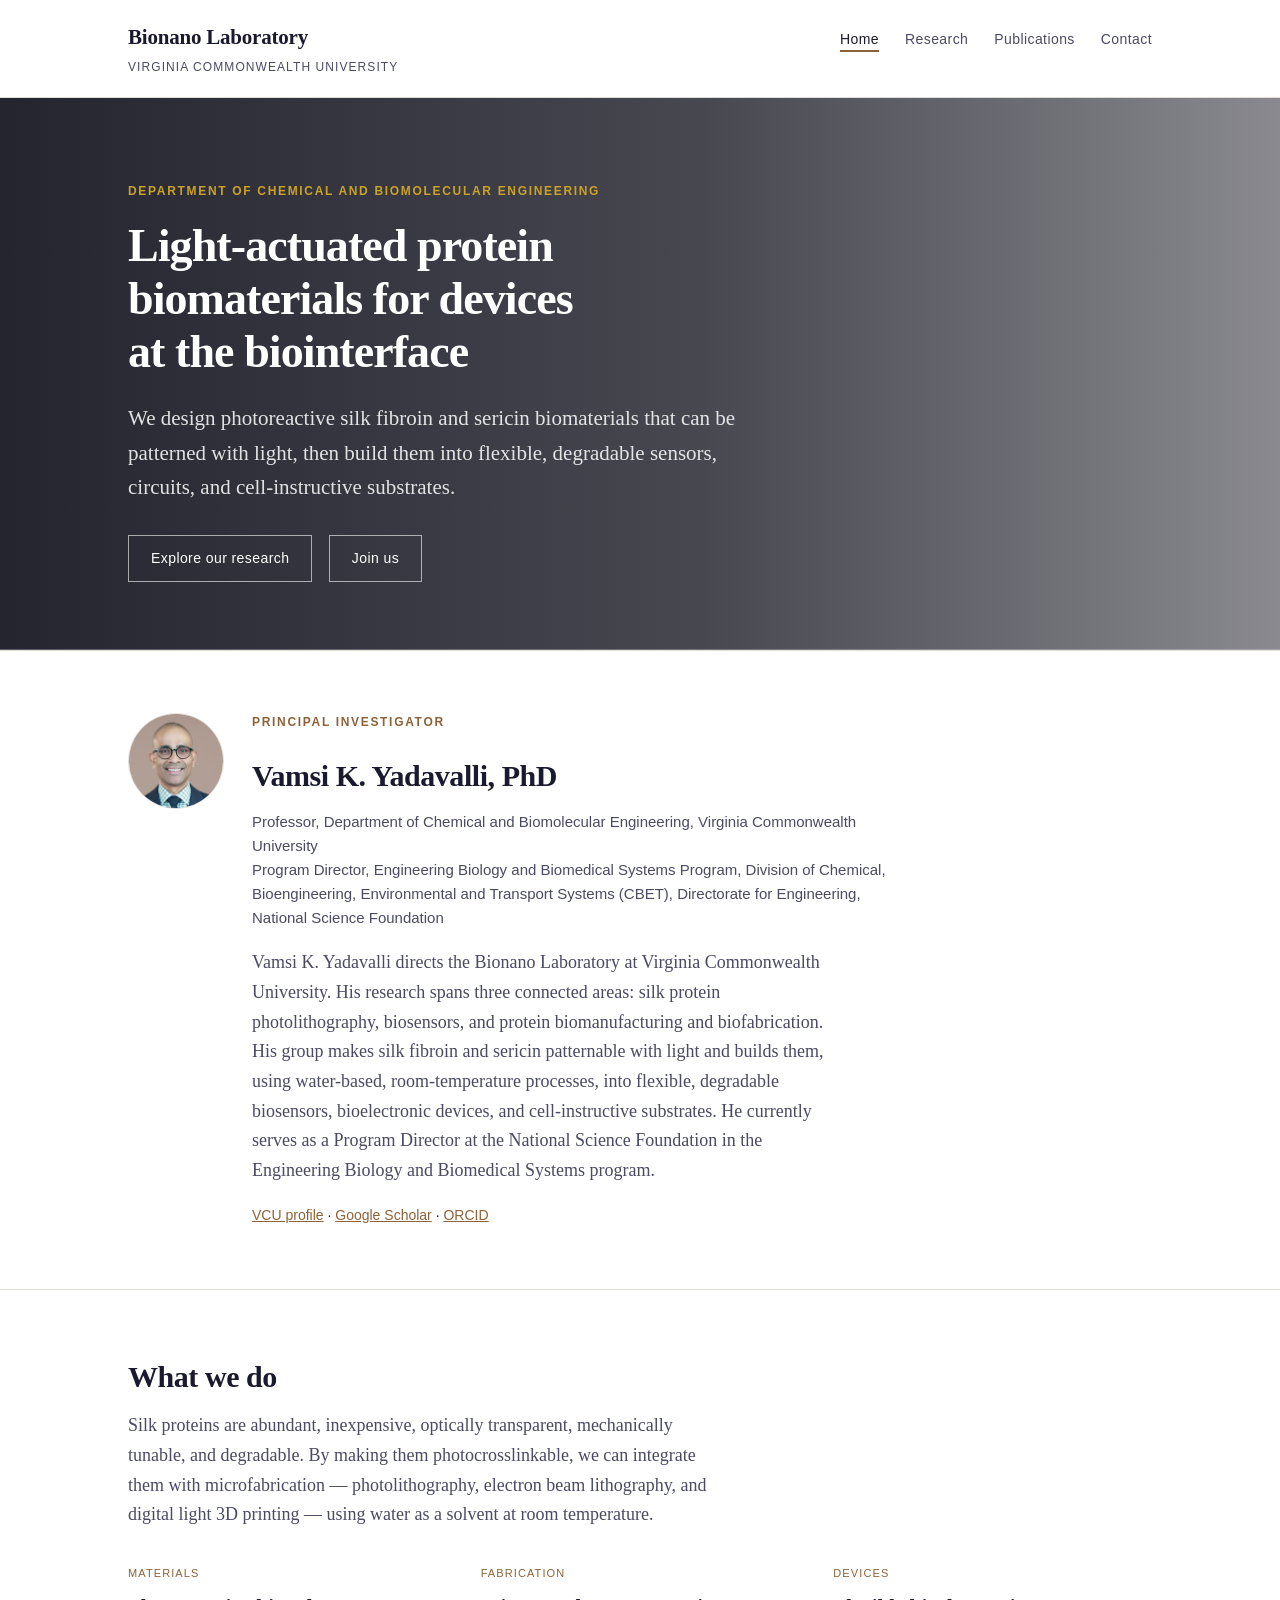
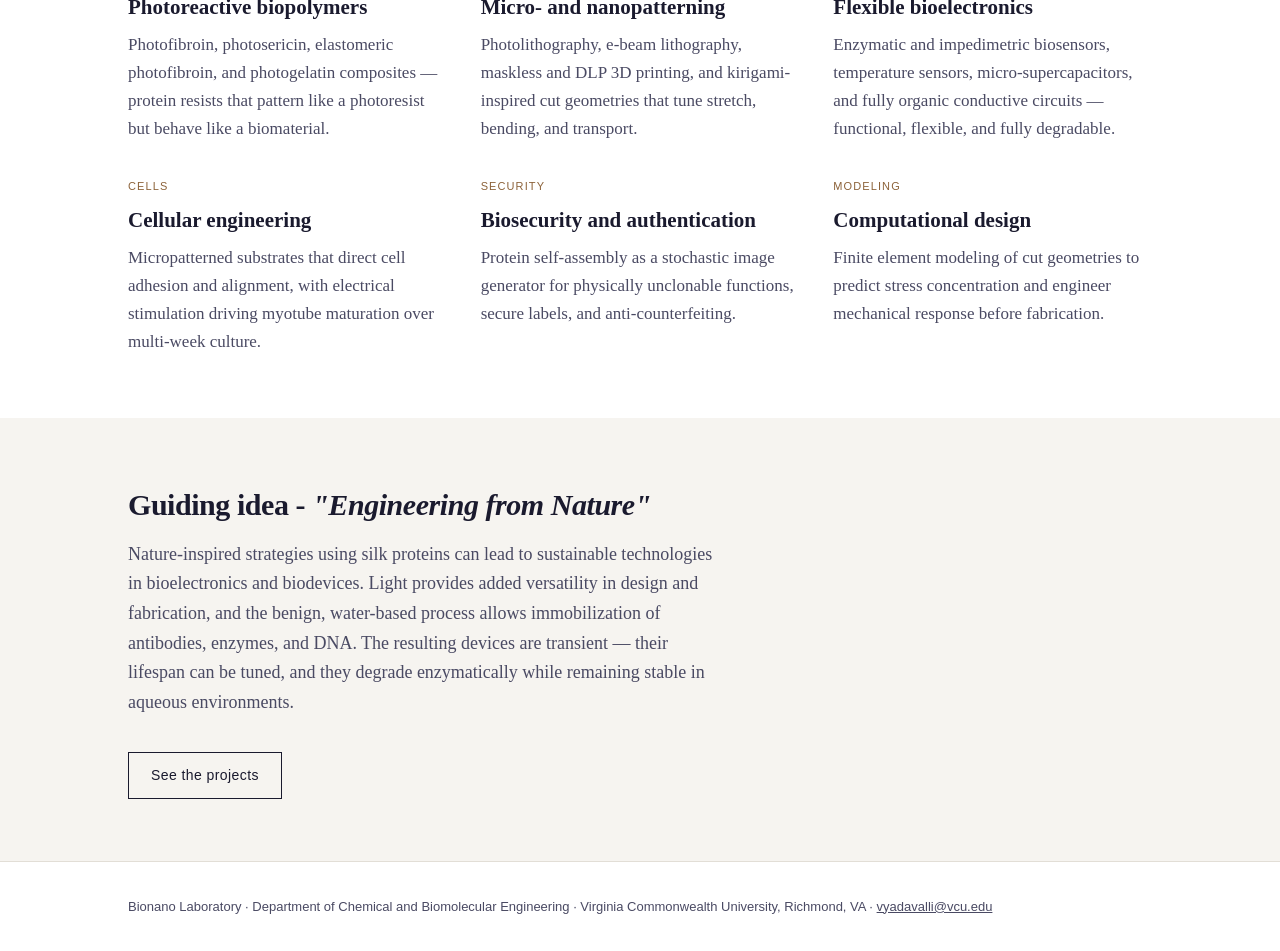
==== commit 8ef716bb: "Organize research around silk photolithography, biosensors, and biomanufacturing/biofabrication Co-A" ====
--- a/index.html
+++ b/index.html
@@ -4,7 +4,7 @@
 <meta charset="utf-8">
 <meta name="viewport" content="width=device-width, initial-scale=1">
 <title>Vamsi K. Yadavalli, PhD | Bionano Laboratory, Virginia Commonwealth University</title>
-<meta name="description" content="Vamsi K. Yadavalli is a Professor of Chemical and Biomolecular Engineering at Virginia Commonwealth University and a Program Director at the National Science Foundation. His Bionano Laboratory develops light-responsive silk protein biomaterials for flexible bioelectronics, biosensors, and cellular engineering.">
+<meta name="description" content="Vamsi K. Yadavalli is a Professor of Chemical and Biomolecular Engineering at Virginia Commonwealth University and a Program Director at the National Science Foundation. His research spans silk protein photolithography, biosensors, and protein biomanufacturing and biofabrication.">
 <link rel="stylesheet" href="style.css">
 <script type="application/ld+json">
 {
@@ -31,7 +31,7 @@
       "department": { "@type": "Organization", "name": "Engineering Biology and Biomedical Systems Program, CBET Division, Directorate for Engineering" }
     }
   ],
-  "knowsAbout": ["silk fibroin", "sericin", "protein biomaterials", "flexible bioelectronics", "biosensors", "microfabrication", "cellular engineering"],
+  "knowsAbout": ["silk protein photolithography", "biosensors", "electrochemical biosensors", "biomanufacturing", "protein biomanufacturing", "biofabrication", "silk fibroin", "sericin", "protein biomaterials", "flexible bioelectronics", "microfabrication", "cellular engineering"],
   "sameAs": [
     "https://egr.vcu.edu/directory/vamsi.yadavalli/",
     "https://scholar.google.com/citations?user=qCL5jeMAAAAJ",
@@ -76,7 +76,7 @@
       Professor, Department of Chemical and Biomolecular Engineering, Virginia Commonwealth University<br>
       Program Director, Engineering Biology and Biomedical Systems Program, Division of Chemical, Bioengineering, Environmental and Transport Systems (CBET), Directorate for Engineering, National Science Foundation
     </p>
-    <p class="sub">Vamsi K. Yadavalli directs the Bionano Laboratory at Virginia Commonwealth University, where his group develops photoreactive silk fibroin and sericin biomaterials and builds them into flexible, degradable biosensors, bioelectronic devices, and cell-instructive substrates. He currently serves as a Program Director at the National Science Foundation in the Engineering Biology and Biomedical Systems program.</p>
+    <p class="sub">Vamsi K. Yadavalli directs the Bionano Laboratory at Virginia Commonwealth University. His research spans three connected areas: silk protein photolithography, biosensors, and protein biomanufacturing and biofabrication. His group makes silk fibroin and sericin patternable with light and builds them, using water-based, room-temperature processes, into flexible, degradable biosensors, bioelectronic devices, and cell-instructive substrates. He currently serves as a Program Director at the National Science Foundation in the Engineering Biology and Biomedical Systems program.</p>
     <p class="pi-links">
       <a href="https://egr.vcu.edu/directory/vamsi.yadavalli/">VCU profile</a> &middot;
       <a href="https://scholar.google.com/citations?user=qCL5jeMAAAAJ&amp;hl=en">Google Scholar</a> &middot;
--- a/style.css
+++ b/style.css
@@ -228,6 +228,24 @@
 
 .pi-links a { color: var(--accent); }
 
+/* ---------- Research areas overview ---------- */
+
+section.areas { padding: 44px 0; border-bottom: 1px solid var(--rule); }
+
+a.card.area {
+  display: block;
+  text-decoration: none;
+  color: var(--ink);
+  padding: 22px 24px;
+  border: 1px solid var(--rule);
+  border-top: 3px solid var(--accent);
+  background: var(--paper);
+}
+
+a.card.area:hover { border-color: var(--accent); }
+
+section[id] { scroll-margin-top: 90px; }
+
 /* ---------- Research detail ---------- */
 
 .topic {
